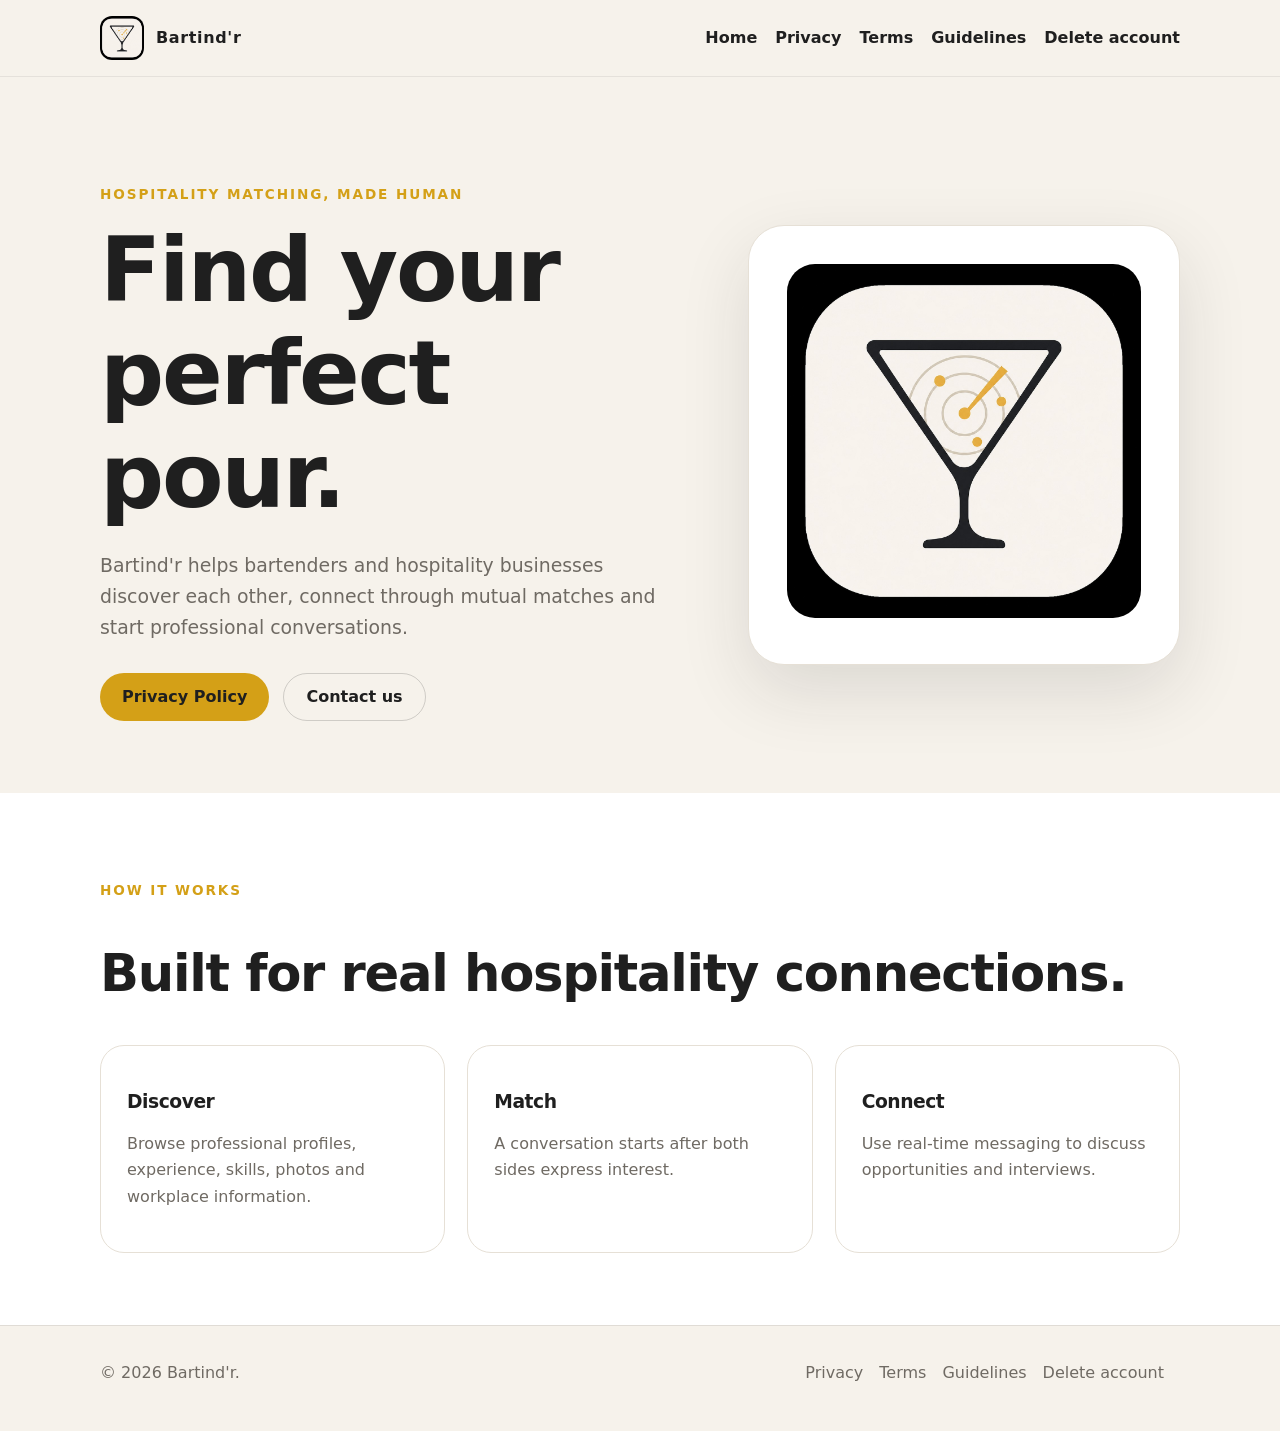
==== index.html @ d19967fb "Add files via upload" ====
<!doctype html>
<html lang="en">
  <head>
    <meta charset="utf-8" />
    <meta name="viewport" content="width=device-width,initial-scale=1" />
    <meta
      name="description"
      content="Bartind'r connects bartenders and hospitality businesses."
    />
    <title>Bartind'r — Find your perfect pour</title>
    <link rel="icon" href="logo.png" />
    <link rel="stylesheet" href="styles.css" />
  </head>
  <body>
    <header class="site-header">
      <div class="container nav">
        <a class="brand" href="index.html"
          ><img src="logo.png" alt="Bartind'r logo" /><span>Bartind'r</span></a
        >
        <nav class="nav-links">
          <a href="index.html">Home</a><a href="privacy.html">Privacy</a
          ><a href="terms.html">Terms</a><a href="community.html">Guidelines</a
          ><a href="delete-account.html">Delete account</a>
        </nav>
      </div>
    </header>
    <main>
      <section class="hero">
        <div class="container hero-grid">
          <div>
            <p class="eyebrow">Hospitality matching, made human</p>
            <h1>Find your perfect pour.</h1>
            <p class="lead">
              Bartind'r helps bartenders and hospitality businesses discover
              each other, connect through mutual matches and start professional
              conversations.
            </p>
            <div class="actions">
              <a class="button primary" href="privacy.html">Privacy Policy</a
              ><a class="button secondary" href="mailto:awalsia25@gmail.com"
                >Contact us</a
              >
            </div>
          </div>
          <div class="hero-card">
            <img src="logo.png" alt="Bartind'r logo" />
          </div>
        </div>
      </section>
      <section class="section alt">
        <div class="container">
          <p class="eyebrow">How it works</p>
          <h2>Built for real hospitality connections.</h2>
          <div class="cards">
            <article class="card">
              <h3>Discover</h3>
              <p>
                Browse professional profiles, experience, skills, photos and
                workplace information.
              </p>
            </article>
            <article class="card">
              <h3>Match</h3>
              <p>A conversation starts after both sides express interest.</p>
            </article>
            <article class="card">
              <h3>Connect</h3>
              <p>
                Use real-time messaging to discuss opportunities and interviews.
              </p>
            </article>
          </div>
        </div>
      </section>
    </main>
    <footer>
      <div class="container footer-inner">
        <span>© 2026 Bartind'r.</span>
        <div class="footer-links">
          <a href="privacy.html">Privacy</a><a href="terms.html">Terms</a
          ><a href="community.html">Guidelines</a
          ><a href="delete-account.html">Delete account</a
          ><a href="mailto:awalsia25@gmail.com"></a>
        </div>
      </div>
    </footer>
  </body>
</html>
---- styles.css ----
:root{--charcoal:#1f1f1f;--gold:#d4a017;--cream:#f6f2eb;--beige:#e6e0d6;--white:#fff;--muted:#6f6a63}
*{box-sizing:border-box}body{margin:0;color:var(--charcoal);background:var(--cream);font-family:Inter,system-ui,-apple-system,"Segoe UI",sans-serif;line-height:1.65}a{color:inherit}.container{width:min(calc(100% - 40px),1080px);margin:auto}.site-header{position:sticky;top:0;z-index:20;background:rgba(246,242,235,.94);backdrop-filter:blur(14px);border-bottom:1px solid rgba(31,31,31,.08)}.nav{min-height:76px;display:flex;align-items:center;justify-content:space-between;gap:24px}.brand{display:flex;align-items:center;gap:12px;text-decoration:none;font-weight:850;letter-spacing:.04em}.brand img{width:44px;height:44px;border-radius:12px}.nav-links{display:flex;flex-wrap:wrap;gap:18px}.nav-links a{text-decoration:none;font-weight:650}.hero{padding:92px 0 72px}.hero-grid{display:grid;grid-template-columns:1.15fr .85fr;gap:64px;align-items:center}.eyebrow{color:var(--gold);font-size:.85rem;font-weight:850;letter-spacing:.14em;text-transform:uppercase}h1,h2,h3{line-height:1.15;letter-spacing:-.025em}h1{font-size:clamp(2.8rem,7vw,5.7rem);margin:0 0 22px}h2{font-size:clamp(2rem,4vw,3.2rem)}.lead{max-width:680px;color:var(--muted);font-size:1.18rem}.hero-card,.card{background:var(--white);border:1px solid var(--beige)}.hero-card{border-radius:36px;padding:38px;box-shadow:0 26px 70px rgba(31,31,31,.12)}.hero-card img{width:100%;border-radius:28px}.actions{display:flex;flex-wrap:wrap;gap:14px;margin-top:30px}.button{display:inline-flex;min-height:48px;padding:0 22px;align-items:center;border-radius:999px;text-decoration:none;font-weight:800}.primary{background:var(--gold)}.secondary{border:1px solid rgba(31,31,31,.18)}.section{padding:72px 0}.alt{background:var(--white)}.cards{display:grid;grid-template-columns:repeat(3,1fr);gap:22px}.card{padding:26px;border-radius:24px}.card p,.meta{color:var(--muted)}.legal-wrap{width:min(calc(100% - 40px),860px);margin:auto;padding:70px 0 96px}.legal-wrap h1{font-size:clamp(2.5rem,6vw,4.5rem)}.legal-wrap h2{margin-top:42px;font-size:1.65rem}.notice,.danger-box,.contact-box{padding:22px;border-radius:16px}.notice{border-left:4px solid var(--gold);background:var(--white)}.danger-box{background:#fff7f8;border:1px solid rgba(176,0,32,.2)}.contact-box{background:var(--charcoal);color:var(--white)}.contact-box a{color:#f3c442}footer{padding:34px 0 44px;border-top:1px solid rgba(31,31,31,.1);color:var(--muted)}.footer-inner{display:flex;flex-wrap:wrap;justify-content:space-between;gap:18px}.footer-links{display:flex;flex-wrap:wrap;gap:16px}.footer-links a{text-decoration:none}@media(max-width:820px){.hero-grid,.cards{grid-template-columns:1fr}.nav{align-items:flex-start;padding:14px 0}.hero{padding-top:58px}}@media(max-width:560px){.nav{display:block}.nav-links{margin-top:12px}.hero-card{padding:20px}}
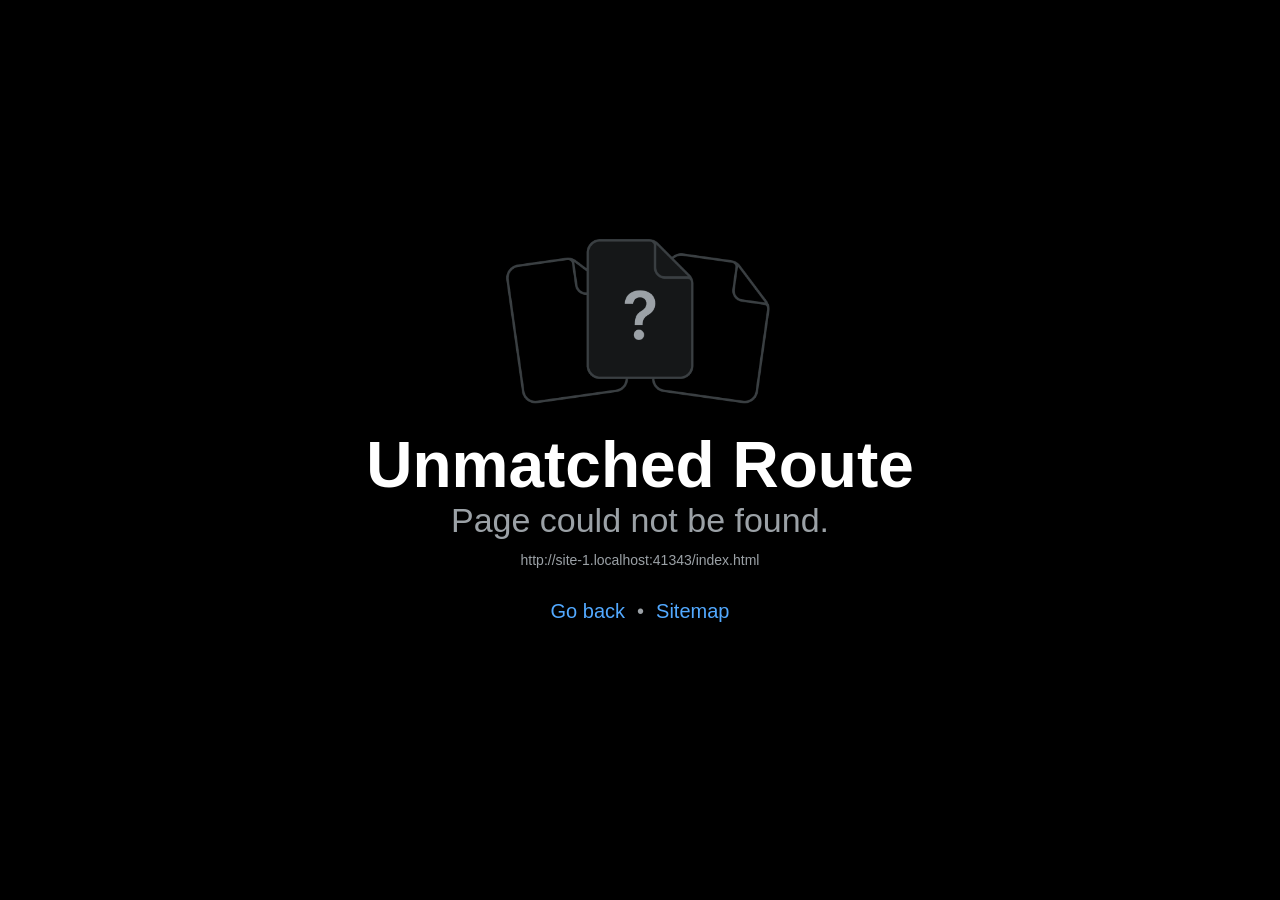
==== commit 5ccf9fe7: "Update reference links and Expo web build" ====
--- a/index.html
+++ b/index.html
@@ -1,88 +1,37 @@
-<!doctype html>
+<!DOCTYPE html>
 <html lang="en">
   <head>
     <meta charset="utf-8" />
-    <meta name="viewport" content="width=device-width,initial-scale=1" />
-    <meta
-      name="description"
-      content="Bartind'r connects bartenders and hospitality businesses."
-    />
-    <title>Bartind'r — Find your perfect pour</title>
-    <link rel="icon" href="logo.png" />
-    <link rel="stylesheet" href="styles.css" />
+    <meta httpEquiv="X-UA-Compatible" content="IE=edge" />
+    <meta name="viewport" content="width=device-width, initial-scale=1, shrink-to-fit=no" />
+    <title>Bartinder</title>
+    <!-- The `react-native-web` recommended style reset: https://necolas.github.io/react-native-web/docs/setup/#root-element -->
+    <style id="expo-reset">
+      /* These styles make the body full-height */
+      html,
+      body {
+        height: 100%;
+      }
+      /* These styles disable body scrolling if you are using <ScrollView> */
+      body {
+        overflow: hidden;
+      }
+      /* These styles make the root element full-height */
+      #root {
+        display: flex;
+        height: 100%;
+        flex: 1;
+      }
+    </style>
   </head>
+
   <body>
-    <header class="site-header">
-      <div class="container nav">
-        <a class="brand" href="index.html"
-          ><img src="logo.png" alt="Bartind'r logo" /><span>Bartind'r</span></a
-        >
-        <nav class="nav-links">
-          <a href="index.html">Home</a><a href="privacy.html">Privacy</a
-          ><a href="terms.html">Terms</a><a href="community.html">Guidelines</a
-          ><a href="delete-account.html">Delete account</a>
-        </nav>
-      </div>
-    </header>
-    <main>
-      <section class="hero">
-        <div class="container hero-grid">
-          <div>
-            <p class="eyebrow">Hospitality matching, made human</p>
-            <h1>Find your perfect pour.</h1>
-            <p class="lead">
-              Bartind'r helps bartenders and hospitality businesses discover
-              each other, connect through mutual matches and start professional
-              conversations.
-            </p>
-            <div class="actions">
-              <a class="button primary" href="privacy.html">Privacy Policy</a
-              ><a class="button secondary" href="mailto:awalsia25@gmail.com"
-                >Contact us</a
-              >
-            </div>
-          </div>
-          <div class="hero-card">
-            <img src="logo.png" alt="Bartind'r logo" />
-          </div>
-        </div>
-      </section>
-      <section class="section alt">
-        <div class="container">
-          <p class="eyebrow">How it works</p>
-          <h2>Built for real hospitality connections.</h2>
-          <div class="cards">
-            <article class="card">
-              <h3>Discover</h3>
-              <p>
-                Browse professional profiles, experience, skills, photos and
-                workplace information.
-              </p>
-            </article>
-            <article class="card">
-              <h3>Match</h3>
-              <p>A conversation starts after both sides express interest.</p>
-            </article>
-            <article class="card">
-              <h3>Connect</h3>
-              <p>
-                Use real-time messaging to discuss opportunities and interviews.
-              </p>
-            </article>
-          </div>
-        </div>
-      </section>
-    </main>
-    <footer>
-      <div class="container footer-inner">
-        <span>© 2026 Bartind'r.</span>
-        <div class="footer-links">
-          <a href="privacy.html">Privacy</a><a href="terms.html">Terms</a
-          ><a href="community.html">Guidelines</a
-          ><a href="delete-account.html">Delete account</a
-          ><a href="mailto:awalsia25@gmail.com"></a>
-        </div>
-      </div>
-    </footer>
-  </body>
+    <!-- Use static rendering with Expo Router to support running without JavaScript. -->
+    <noscript>
+      You need to enable JavaScript to run this app.
+    </noscript>
+    <!-- The root element for your Expo app. -->
+    <div id="root"></div>
+  <script src="/_expo/static/js/web/entry-78b4e6f89e062732d26e74d682fc7de9.js" defer></script>
+</body>
 </html>
